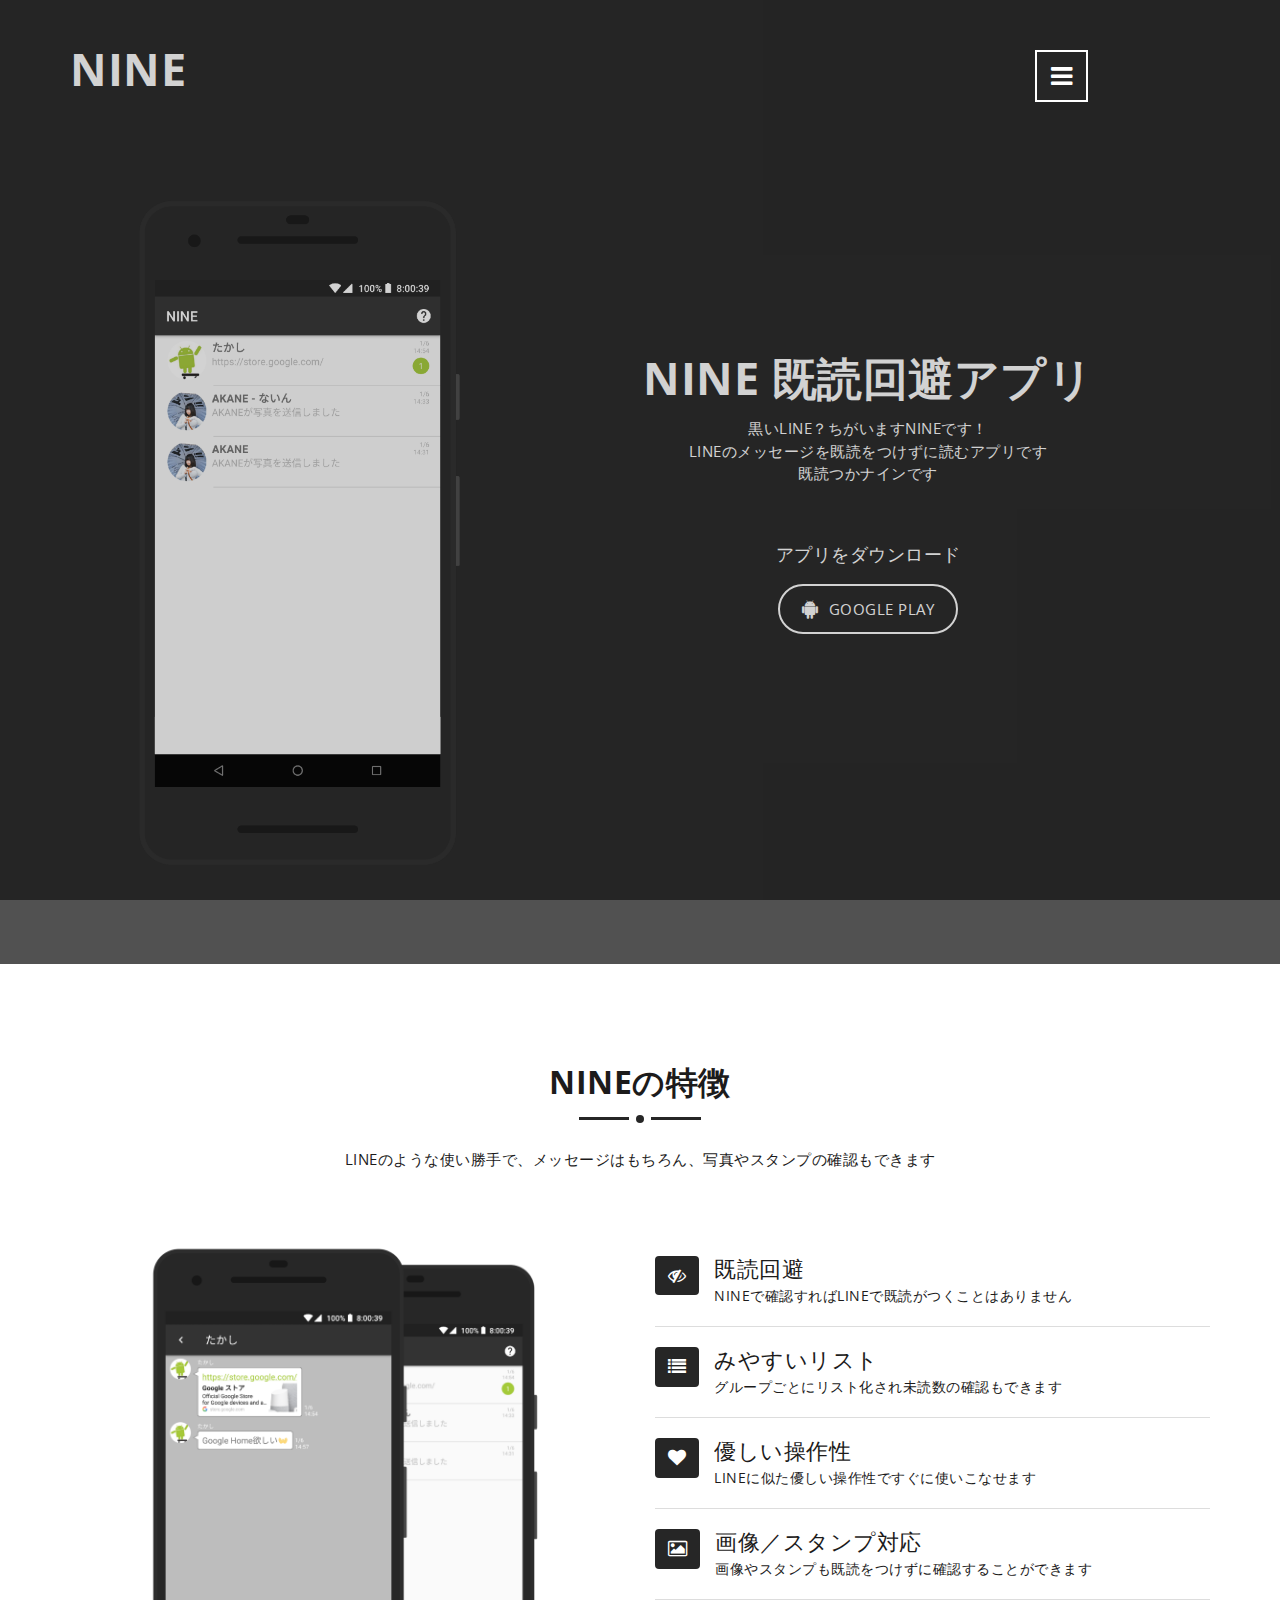
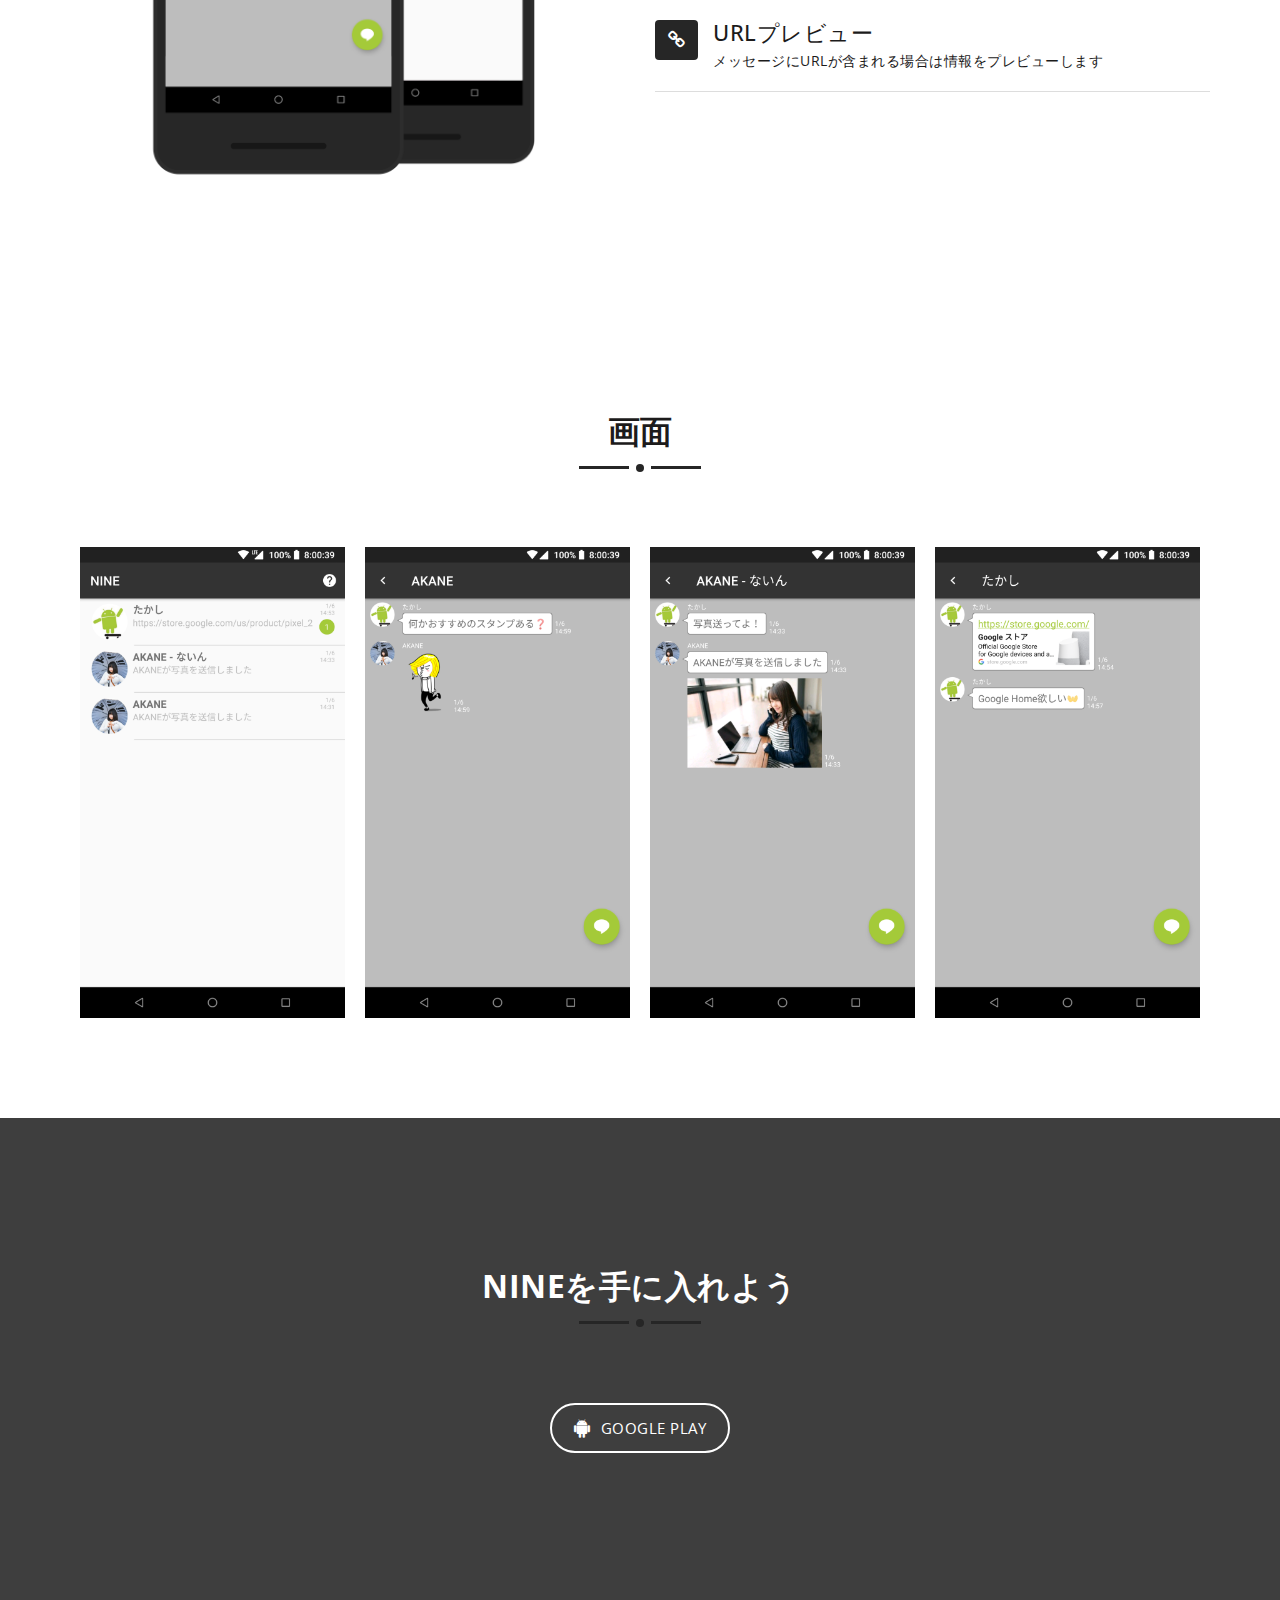
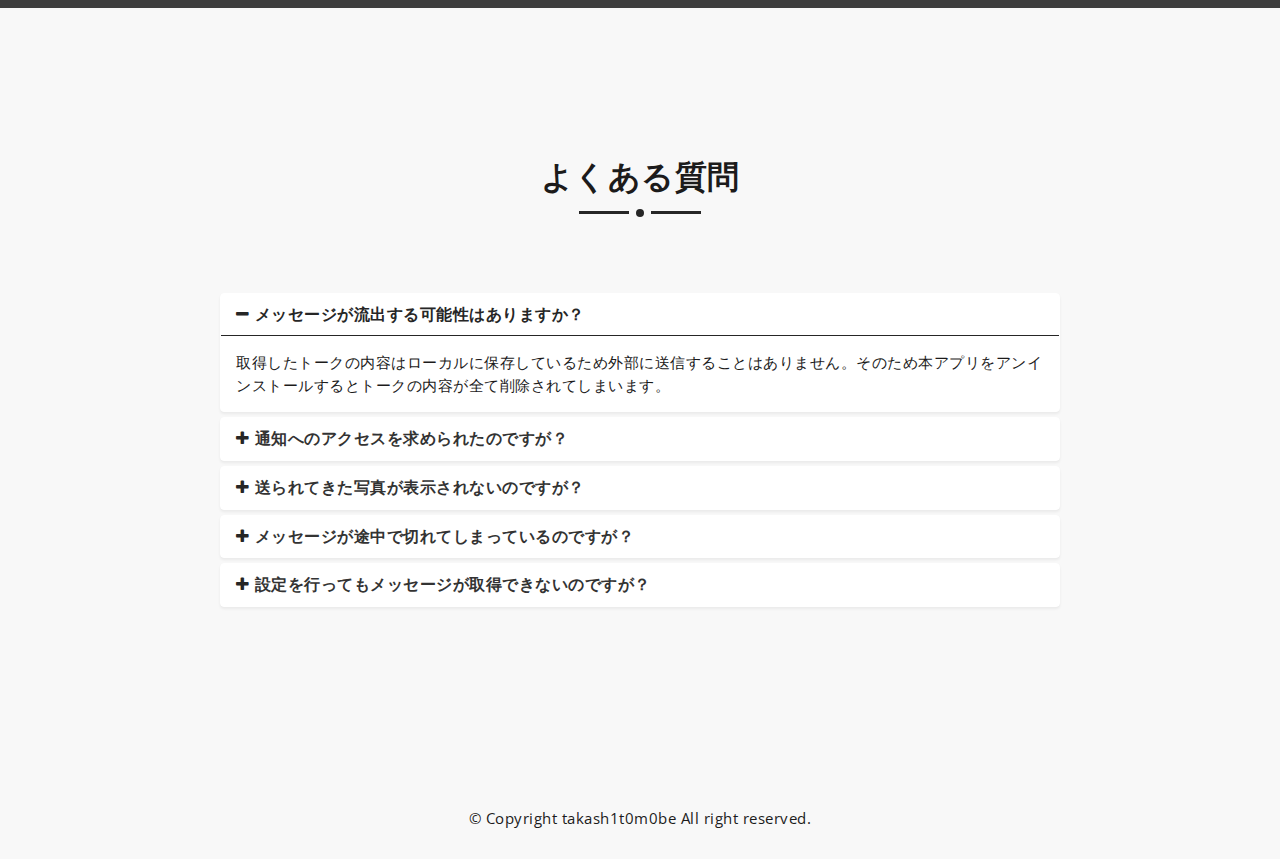
==== nine/index.html @ 7ef4161b "First commit" ====
<!DOCTYPE html>
<html lang="en">
  <head>
    <meta charset="utf-8">
    <meta http-equiv="X-UA-Compatible" content="IE=edge">
    <meta name="viewport" content="width=device-width, initial-scale=1">
    <!-- The above 3 meta tags *must* come first in the head; any other head content must come *after* these tags -->
    <title>NINE 既読回避アプリ</title>
    <!-- Favicon -->
    <link rel="shortcut icon" type="image/icon" href="assets/images/favicon.ico"/>
    <!-- Font Awesome -->
    <link href="https://maxcdn.bootstrapcdn.com/font-awesome/4.6.3/css/font-awesome.min.css" rel="stylesheet">
    <!-- Bootstrap -->
    <link href="assets/css/bootstrap.min.css" rel="stylesheet">
    <!-- Slick slider -->
    <link href="assets/css/slick.css" rel="stylesheet">
    <!-- Theme color -->
    <link id="switcher" href="assets/css/theme-color/black-theme.css" rel="stylesheet">


    <!-- Main Style -->
    <link href="style.css" rel="stylesheet">

    <!-- Fonts -->

    <!-- Open Sans for body and title font -->
	<link href="https://fonts.googleapis.com/css?family=Open+Sans:300,400,400i,600,700,800" rel="stylesheet">
 
 
	
    <!-- HTML5 shim and Respond.js for IE8 support of HTML5 elements and media queries -->
    <!-- WARNING: Respond.js doesn't work if you view the page via file:// -->
    <!--[if lt IE 9]>
      <script src="https://oss.maxcdn.com/html5shiv/3.7.2/html5shiv.min.js"></script>
      <script src="https://oss.maxcdn.com/respond/1.4.2/respond.min.js"></script>
    <![endif]-->
  </head>
  <body>

  
  	
  	<!-- Start Header -->
	<header id="mu-header" class="" role="banner">
		<div class="mu-header-overlay">
			<div class="container">
				<div class="mu-header-area">

					<!-- Start Logo -->
					<div class="mu-logo-area">
						<!-- text based logo -->
						<a class="mu-logo" href="#">NINE</a>
						<!-- image based logo -->
						<!-- <a class="mu-logo" href="#"><img src="assets/images/logo.png" alt="logo img"></a> -->
					</div>
					<!-- End Logo -->

					<!-- Start header featured area -->
					<div class="mu-header-featured-area">
						<div class="mu-header-featured-img">
							<img src="assets/images/android.png" alt="android image">
						</div>

						<div class="mu-header-featured-content">
							<h1><span>NINE 既読回避アプリ</span></h1>
							<p>黒いLINE？ちがいますNINEです！<br>LINEのメッセージを既読をつけずに読むアプリです<br>既読つかナインです</p>

							<div class="mu-app-download-area">
								<h4>アプリをダウンロード</h4>
								<a class="mu-google-btn" href="https://play.google.com/store/apps/details?id=com.takash1t0m0be.unread"><i class="fa fa-android"></i><span>google play</span></a>
								<!-- <a class="mu-windows-btn" href="#"><i class="fa fa-windows"></i><span>windows store</span></a> -->
							</div>

						</div>
					</div>
					<!-- End header featured area -->

				</div>
			</div>
		</div>
	</header>
	<!-- End Header -->

	<!-- Start Menu -->
	<button class="mu-menu-btn">
		<i class="fa fa-bars"></i>
	</button>
	<div class="mu-menu-full-overlay">
		<div class="mu-menu-full-overlay-inner">
			<a class="mu-menu-close-btn" href="#"><span class="mu-line"></span></a>
			<nav class="mu-menu" role="navigation">
				<ul>
					<li><a href="#mu-header">NINE</a></li>
					<li><a href="#mu-feature">NINEの特徴</a></li>
<!--					<li><a href="#mu-video">Promo Video</a></li>-->
					<li><a href="#mu-apps-screenshot">画面</a></li>
					<li><a href="#mu-download">NINEを手に入れよう</a></li>
					<li><a href="#mu-faq">よくある質問</a></li>
<!--					<li><a href="#mu-contact">Get In Touch</a></li>-->
				</ul>
			</nav>
		</div>
	</div>
	<!-- End Menu -->

	
	
	<!-- Start main content -->
		
	<main role="main">

		<!-- Start Feature -->
		<section id="mu-feature">
			<div class="container">
				<div class="row">
					<div class="col-md-12">
						<div class="mu-feature-area">

							<div class="mu-title-area">
								<h2 class="mu-title">NINEの特徴</h2>
								<span class="mu-title-dot"></span>
								<p>LINEのような使い勝手で、メッセージはもちろん、写真やスタンプの確認もできます</p>
							</div>

							<!-- Start Feature Content -->
							<div class="mu-feature-content">
								<div class="row">
									<div class="col-md-6">
										<div class="mu-feature-content-left">
											<img class="mu-profile-img" src="assets/images/android-group.png" alt="Android Image">
										</div>
									</div>
									<div class="col-md-6">
										<div class="mu-feature-content-right">

											<!-- Start single feature item -->
											<div class="media">
						                        <div class="media-left">
						                        	<button class="btn mu-feature-btn" type="button">
						                        		<i class="fa fa-eye-slash" aria-hidden="true"></i>
						                        	</button>
						                        </div>
						                        <div class="media-body">
							                        <h3 class="media-heading">既読回避</h3>
							                        <p>NINEで確認すればLINEで既読がつくことはありません</p>
						                        </div>
						                    </div>
						                    <!-- End single feature item -->

                                            <!-- Start single feature item -->
											<div class="media">
						                        <div class="media-left">
						                        	<button class="btn mu-feature-btn" type="button">
						                        		<i class="fa fa-list" aria-hidden="true"></i>
						                        	</button>
						                        </div>
						                        <div class="media-body">
							                        <h3 class="media-heading">みやすいリスト</h3>
							                        <p>グループごとにリスト化され未読数の確認もできます</p>
						                        </div>
						                    </div>
						                    <!-- End single feature item -->

						                    <!-- Start single feature item -->
											<div class="media">
						                        <div class="media-left">
						                        	<button class="btn mu-feature-btn" type="button">
						                        		<i class="fa fa-heart" aria-hidden="true"></i>
						                        	</button>
						                        </div>
						                        <div class="media-body">
							                        <h3 class="media-heading">優しい操作性</h3>
							                        <p>LINEに似た優しい操作性ですぐに使いこなせます</p>
						                        </div>
						                    </div>
						                    <!-- End single feature item -->

						                    <!-- Start single feature item -->
											<div class="media">
						                        <div class="media-left">
						                        	<button class="btn mu-feature-btn" type="button">
						                        		<i class="fa fa-photo" aria-hidden="true"></i>
						                        	</button>
						                        </div>
						                        <div class="media-body">
							                        <h3 class="media-heading">画像／スタンプ対応</h3>
							                        <p>画像やスタンプも既読をつけずに確認することができます</p>
						                        </div>
						                    </div>
						                    <!-- End single feature item -->

						                    <!-- Start single feature item -->
											<div class="media">
						                        <div class="media-left">
						                        	<button class="btn mu-feature-btn" type="button">
						                        		<i class="fa fa-link" aria-hidden="true"></i>
						                        	</button>
						                        </div>
						                        <div class="media-body">
							                        <h3 class="media-heading">URLプレビュー</h3>
							                        <p>メッセージにURLが含まれる場合は情報をプレビューします</p>
						                        </div>
						                    </div>
						                    <!-- End single feature item -->

										</div>
									</div>
								</div>
							</div>
							<!-- End Feature Content -->

						</div>
					</div>
				</div>
			</div>
		</section>
		<!-- End Feature -->

		<!-- Start Apps Screenshot -->
		<section id="mu-apps-screenshot">
			<div class="container">
				<div class="row">
					<div class="col-md-12">
						<div class="mu-apps-screenshot-area">

							<div class="mu-title-area">
								<h2 class="mu-title">画面</h2>
								<span class="mu-title-dot"></span>
<!--								<p>Lorem ipsum dolor sit amet, consectetur adipisicing elit. Blanditiis unde, ut sapiente et voluptatum facilis consectetur incidunt provident asperiores at necessitatibus nulla sequi voluptas libero quasi explicabo veritatis minima porro.</p>-->
							</div>


							<!-- Start Apps Screenshot Content -->
							<div class="mu-apps-screenshot-content">

								<div class="mu-apps-screenshot-slider">

									<div class="mu-single-screeshot">
										<img src="assets/images/screenshot/01.png" alt="App screenshot img">
									</div>

									<div class="mu-single-screeshot">
										<img src="assets/images/screenshot/02.png" alt="App screenshot img">
									</div>

									<div class="mu-single-screeshot">
										<img src="assets/images/screenshot/03.png" alt="App screenshot img">
									</div>

									<div class="mu-single-screeshot">
										<img src="assets/images/screenshot/04.png" alt="App screenshot img">
									</div>

								</div>

							</div>
							<!-- End Apps Screenshot Content -->

						</div>
					</div>
				</div>
			</div>
		</section>
		<!-- End Apps Screenshot -->

		<!-- Start Download -->
		<section id="mu-download">
			<div class="container">
				<div class="row">
					<div class="col-md-12">
						<div class="mu-download-area">

							<div class="mu-title-area">
								<h2 class="mu-title">NINEを手に入れよう</h2>
								<span class="mu-title-dot"></span>
<!--								<p>Lorem ipsum dolor sit amet, consectetur adipisicing elit. Blanditiis unde, ut sapiente et voluptatum facilis consectetur incidunt provident asperiores at necessitatibus nulla sequi voluptas libero quasi explicabo veritatis minima porro.</p>-->
							</div>


							<div class="mu-download-content">
								<a class="mu-google-btn" href="https://play.google.com/store/apps/details?id=com.takash1t0m0be.unread"><i class="fa fa-android"></i><span>google play</span></a>
							</div>


						</div>
					</div>
				</div>
			</div>
		</section>
		<!-- End Download -->

		<!-- Start FAQ -->
		<section id="mu-faq">
			<div class="container">
				<div class="row">
					<div class="col-md-12">
						<div class="mu-faq-area">

							<div class="mu-title-area">
								<h2 class="mu-title">よくある質問</h2>
								<span class="mu-title-dot"></span>
							</div>


							<div class="mu-faq-content">

								<div class="panel-group" id="accordion">

							        <div class="panel panel-default">
							          <div class="panel-heading">
							            <h4 class="panel-title">
							              <a data-toggle="collapse" data-parent="#accordion" href="#collapseOne" aria-expanded="true">
							                <span class="fa fa-minus"></span>メッセージが流出する可能性はありますか？ 
							              </a>
							            </h4>
							          </div>
							          <div id="collapseOne" class="panel-collapse collapse in">
							            <div class="panel-body">
                                            取得したトークの内容はローカルに保存しているため外部に送信することはありません。そのため本アプリをアンインストールするとトークの内容が全て削除されてしまいます。
							            </div>
							          </div>
							        </div>

							        <div class="panel panel-default">
							          <div class="panel-heading">
							            <h4 class="panel-title">
							              <a data-toggle="collapse" data-parent="#accordion" href="#collapseTwo">
							                <span class="fa fa-plus"></span>通知へのアクセスを求められたのですが？ 
							              </a>
							            </h4>
							          </div>
							          <div id="collapseTwo" class="panel-collapse collapse">
							            <div class="panel-body">
                                            通知領域の通知を取得してリスト化しているため、本アプリの「通知へのアクセス」を許可していただく必要があります。また、そのような仕様のためLINEで通知をオフにしていたり、していたが通知がされなかった（電源がオフになっていた、アプリをひらいていたなど）メッセージについては取得することができません。
							            </div>
							          </div>
							        </div>

                                    <div class="panel panel-default">
							          <div class="panel-heading">
							            <h4 class="panel-title">
							              <a data-toggle="collapse" data-parent="#accordion" href="#collapseThree">
							                <span class="fa fa-plus"></span>送られてきた写真が表示されないのですが？
							              </a>
							            </h4>
							          </div>
							          <div id="collapseThree" class="panel-collapse collapse">
							            <div class="panel-body">
                                            Android 6.0以上の端末は写真の表示のためにストレージへのアクセス権限が必要になります。
                                      　</div>
							          </div>
							        </div>

							        <div class="panel panel-default">
							          <div class="panel-heading">
							            <h4 class="panel-title">
							              <a data-toggle="collapse" data-parent="#accordion" href="#collapseFour">
							                <span class="fa fa-plus"></span>メッセージが途中で切れてしまっているのですが？
							              </a>
							            </h4>
							          </div>
							          <div id="collapseFour" class="panel-collapse collapse">
							            <div class="panel-body">
                                            通知領域の通知を取得してリスト化しているため、お使いの端末がメッセージを途中までしか表示しなかった場合にはそれ以上取得することができません。
							            </div>
							          </div>
							        </div>

							        <div class="panel panel-default">
							          <div class="panel-heading">
							            <h4 class="panel-title">
							              <a data-toggle="collapse" data-parent="#accordion" href="#collapseFive">
							                <span class="fa fa-plus"></span>設定を行ってもメッセージが取得できないのですが？ 
							              </a>
							            </h4>
							          </div>
							          <div id="collapseFive" class="panel-collapse collapse">
							            <div class="panel-body">
                                            お手数ですが一度アプリ内ヘルプをご確認ください。それでも解決しない場合は「お問い合わせ」よりご連絡ください。
							            </div>
							          </div>
							        </div>


							    </div>
							</div>

						</div>
					</div>
				</div>
			</div>
		</section>
		<!-- End FAQ -->
	</main>
	
	<!-- End main content -->	
			
			
	<!-- Start footer -->
	<footer id="mu-footer" role="contentinfo">
			<div class="container">
				<div class="mu-footer-area">
					<p class="mu-copy-right">&copy; Copyright takash1t0m0be All right reserved.</p>
				</div>
			</div>

	</footer>
	<!-- End footer -->

	
	
    <!-- jQuery library -->
    <script src="https://ajax.googleapis.com/ajax/libs/jquery/1.11.3/jquery.min.js"></script>
    <!-- Include all compiled plugins (below), or include individual files as needed -->
    <!-- Bootstrap -->
    <script src="assets/js/bootstrap.min.js"></script>
	<!-- Slick slider -->
    <script type="text/javascript" src="assets/js/slick.min.js"></script>
    <!-- Ajax contact form  -->
    <script type="text/javascript" src="assets/js/app.js"></script>
  
    
	
    <!-- Custom js -->
	<script type="text/javascript" src="assets/js/custom.js"></script>

	<script type="text/javascript">
        (function(d,s,id){var z=d.createElement(s);z.type="text/javascript";z.id=id;z.async=true;z.src="//static.zotabox.com/2/7/2706f80243566aae0f6c05e6b2fff2fc/widgets.js";var sz=d.getElementsByTagName(s)[0];sz.parentNode.insertBefore(z,sz)}(document,"script","zb-embed-code"));
    </script>
	
    
  </body>
</html>
---- nine/assets/css/theme-color/black-theme.css ----
/*=======================================
Template Design By MarkUps	
Author URI : http://www.markups.io/
========================================*/



.mu-primary-btn:hover,
.mu-primary-btn:focus,
.mu-copy-right a:hover,
.mu-copy-right a:focus,
.mu-send-msg-btn:hover,
.mu-send-msg-btn:focus,
.mu-apple-btn:hover,
.mu-google-btn:hover,
.mu-windows-btn:hover,
.mu-apple-btn:focus,
.mu-google-btn:focus,
.mu-windows-btn:focus,
.mu-feature-content-right .media:hover .media-heading,
.mu-apps-screenshot-slider .slick-next::before,
.mu-apps-screenshot-slider .slick-prev::before,
.mu-faq-content .panel-title a:hover,
.mu-faq-content .panel-title a:focus,
.mu-faq-content .panel-title a[aria-expanded="true"],
.mu-faq-content .panel-title a>span,
.mu-menu ul li a:hover,
.mu-menu ul li a:focus {
	color: #262626;
}

.mu-social-media a:hover,
.mu-social-media a:focus,
.mu-contact-right-single .mu-icon {
	border: 1px solid #262626;
	color: #262626;
}

.mu-contact-form .form-control:focus {
	border: 1px solid #262626;    
} 

.mu-send-msg-btn {
	border: 1px solid #262626;
	background-color: #262626;
}

.mu-header-overlay,
.mu-menu-btn,
.mu-title-dot,
.mu-title-dot::before,
.mu-title-dot::after,
.mu-feature-btn,
.mu-video-overlay {
	background-color: #262626;
}
.mu-feature-content-right .media:hover {
	border-bottom: 1px solid #262626;
}

.mu-apps-screenshot-slider .slick-next,
.mu-apps-screenshot-slider .slick-prev {
	border: 2px solid #262626;
	color: #262626;
}

.mu-faq-content .panel-default > .panel-heading + .panel-collapse > .panel-body {
	border-top-color: #262626;

}
---- nine/style.css ----
/*
Template Name: Apex App	
Author: MarkUps
Author URI: http://www.markups.io/
Version: 1.0
*/


/* Table of Content
==================================================
#BASIC TYPOGRAPHY
#HEADER	
#MENU 
#FEATURE SECTION
#VIDEO
#APPPS SCREENSHOT
#DOWNLOAD
#FAQ
#CONTACT US
#FOOTER
#RESPONSIVE STYLE
*/


/*--------------------*/
/* BASIC TYPOGRAPHY */
/*--------------------*/

body,
html {
	overflow-x:hidden;
}

body {
	font-family: 'Open Sans', sans-serif;
	font-size: 15px;
	letter-spacing: 0.5px;
	line-height: 1.5;
	color: #1c1b1b;
}

ul {
	padding: 0;
	margin: 0;
}

ul li {
	list-style: disc;
	font-size: 17px;
	line-height: 1.59;
}

a { 
	text-decoration: none;
	color: #2f2f2f;  
}

a:hover,
a:focus {
	outline: none;
	text-decoration: none;
}

h1,
h2,
h3,
h4,
h5,
h6 {
	font-family: 'Open Sans', sans-serif;
	font-weight: 700;
	margin-top: 0;
}


h1 {
	font-size: 38px;
}

h2 {  
	font-size: 32px; 
	line-height: 1.13; 
}

h3 {  
	font-size: 26px;  
}

h4 {  
	font-size: 22px;  
}

h5 {  
	font-size: 20px;  
}

h6 {  
	font-size: 18px;  
}

img {
	border: none;
	max-width: 100%;
}

code {
	background-color: #ee6e73;
	border-radius: 2px;
	color: #fff;
	padding: 2px 4px;
}

pre {
	background-color: #f8f8f8;
	border: 1px solid #eee;
	border-radius: 4px;
	padding: 10px;
}

pre code {
	background-color: transparent;
	color: #333;
}

del{
	text-decoration-color: #ee6e73;
}

kbd {
	background-color: #ddd;
	padding: 4px 6px;
	border-radius: 2px;
	color: ;
}

address {
	line-height: 1.5;
	padding-left: 10px;
}

dl dt {
	font-weight: 700;
}

dl dd {
	margin-left: 0;
}

blockquote {
	background-color: #f8f8f8;
	border-radius: 0 4px 4px 0;
	padding: 5px 15px;
	
}

blockquote p {
	margin-top: 10px;
}

button {
	padding: 5px 15px;
	border: none;
}

button:focus {
	outline: none;
	border: none;
}


/* ========= BUTTON =========*/

.mu-primary-btn {
	background-color: transparent;
	border-radius: 4px;
	border: 2px solid #ffffff;
	color: #fff;
	display: inline-block;
	font-size: 14px;
	font-weight: 700;
	letter-spacing: 1.5px;
	padding: 12px 35px;
	-webkit-transition: all 0.5s;
	transition: all 0.5s;
}

.mu-primary-btn:hover,
.mu-primary-btn:focus {
	background-color: #fff;
}

.mu-send-msg-btn {
	color: #555;
	font-size: 13px;
	font-weight: 600;
	letter-spacing: 1px;
	text-align: center;
	padding: 14px 24px;
	margin-top: 10px;
	-webkit-transition: all 0.5s;
	transition: all 0.5s;
	width: 130px;
	color: #fff;
	border-radius: 10px;
}

.mu-send-msg-btn:hover,
.mu-send-msg-btn:focus {
	background-color: #fff;
}



/*--------------------*/
/* HEADER */
/*--------------------*/

#mu-header {
	background-image: url("assets/images/header-bg.jpg");
	display: inline;
	float: left;
	width: 100%;
	background-position: center center;
	background-attachment: fixed;
}

.mu-header-overlay {
	display: inline;
	float: left;
	opacity: 0.8;
	width: 100%;
}

.mu-logo-area {
	display: inline;
	float: left;
	width: 100%;
}

.mu-logo {
	color: #fff;
	font-size: 45px;
	display: inline-block;
	font-weight: 700;
	margin-top: 35px;
}

.mu-logo:hover,
.mu-logo:focus {
	color: #fff;
}

.mu-menu-btn {
	position: fixed;
	right: 15%;
	top: 50px;
	color: #fff;
	font-size: 25px;
	border: 2px solid #fff;
	padding: 5px 14px;
	z-index: 999;
	-webkit-transition: all 0.5s;
	-o-transition: all 0.5s;
	transition: all 0.5s;
}

.mu-menu-btn:hover,
.mu-menu-btn:focus {
	border: 2px solid #fff;
}



/*=== Featured section ===*/

.mu-header-featured-area {
	display: inline;
	float: left;
	padding: 50px 0;
	width: 100%;
}

.mu-header-featured-img {
	display: inline;
	float: left;
	width: 40%;
}

.mu-header-featured-content {
	display: inline;
	float: right;
	margin-top: 200px;
	text-align: center;
	width: 60%;
}

.mu-header-featured-content h1 {
	font-size: 45px;
	color: #fff;
	font-weight: 300;
	margin-bottom: 15px;
}

.mu-header-featured-content h1 span {
	font-weight: 700;
}

.mu-header-featured-content p{
	color: #fff;
}

.mu-app-download-area {
	display: inline;
	float: left;
	margin-top: 50px;
	width: 100%;
}

.mu-app-download-area h4 {
	color: #fff;
	font-size: 18px;
	font-weight: 300;
	margin-bottom: 20px;
}

.mu-apple-btn,
.mu-google-btn,
.mu-windows-btn {
	border: 2px solid #fff;
    border-radius: 50px;
    color: #fff;
    display: inline-block;
    margin: 0 10px;
    padding: 11px 22px;
    text-transform: uppercase;
    -webkit-transition: all 0.5s;
    -o-transition: all 0.5s;
    transition: all 0.5s;
}

.mu-apple-btn:hover,
.mu-google-btn:hover,
.mu-windows-btn:hover,
.mu-apple-btn:focus,
.mu-google-btn:focus,
.mu-windows-btn:focus {
	background-color: #ffffff;
}

.mu-apple-btn i,
.mu-google-btn i,
.mu-windows-btn i {
	display: block;
    float: left;
    font-size: 20px;
    line-height: 24px;
    margin-right: 10px;
}

.mu-apple-btn span,
.mu-google-btn span,
.mu-windows-btn span {
	display: block;
	float: left;
	line-height: 24px;
}



/*--------------------*/
/* MENU */
/*--------------------*/

.mu-menu-close-btn {
	display: block;
	font-size: 25px;
	height: 48px;
	position: absolute;
	right: 15%;
	top: 55px;
	width: 48px;
	-webkit-transition: color 0.3s ease-in-out 0s;
	transition: color 0.3s ease-in-out 0s;
}

.mu-menu-close-btn .mu-line {
	background-color: transparent;
	display: block;
	position: relative;
	height: 4px;
	width: 38px;
}

.mu-menu-close-btn .mu-line::before {
	background-color: #fff;
	content: "";
	display: block;
	height: 4px;
	position: absolute;
	top: 16px;
	-webkit-transform: rotate(-45deg);
	        transform: rotate(-45deg);
	-webkit-transition: -webkit-transform 0.3s ease-out 0s;
	transition: -webkit-transform 0.3s ease-out 0s;
	transition: transform 0.3s ease-out 0s;
	transition: transform 0.3s ease-out 0s, -webkit-transform 0.3s ease-out 0s;
	width: 38px;
	z-index: -1;
}

.mu-menu-close-btn .mu-line::after {
	 background-color: #fff;
	content: "";
	display: block;
	height: 4px;
	position: absolute;
	top: 16px;
	-webkit-transform: rotate(45deg);
	        transform: rotate(45deg);
	-webkit-transition: -webkit-transform 0.3s ease-out 0s;
	transition: -webkit-transform 0.3s ease-out 0s;
	transition: transform 0.3s ease-out 0s;
	transition: transform 0.3s ease-out 0s, -webkit-transform 0.3s ease-out 0s;
	width: 38px;
	z-index: -1;
}

.mu-menu-close-btn:hover .mu-line:before,
.mu-menu-close-btn:hover .mu-line:after {
	-webkit-transform: rotate(0deg);
	        transform: rotate(0deg);
} 

/* Menu overlay */

.mu-menu-full-overlay {
	background-color: rgba(0, 0, 0, 0.94);
	color: #fff;
	height: 100%;
	left: 0;
	position: fixed;
	right: 0;
	text-align: center;
	top: 0;
	visibility: hidden;
    -webkit-transition: all 0.5s;
    -o-transition: all 0.5s;
    transition: all 0.5s;
	width: 100%;
	z-index: 99999;
}

.mu-menu-full-overlay-show {
	visibility: visible;
}

.mu-menu-full-overlay-inner {
	display: inline;
	float: left;
	padding: 12% 15%;	
	width: 100%;
}

.mu-menu ul li {
	list-style: none;
}

.mu-menu ul li a {
	color: #fff;
	display: inline-block;
	font-size: 35px;
	font-weight: 700;
	line-height: 1.35;
	text-align: center;
	text-transform: uppercase;
	margin-bottom: 10px;
	-webkit-transition: all 0.5s;
	-o-transition: all 0.5s;
	transition: all 0.5s;
}

/*--------------------*/
/* FEATURE SECTION */
/*--------------------*/


#mu-feature {
	background-color: #fff;
	display: inline;
	float: left;
	width: 100%;
}

.mu-feature-area {
	display: inline;
	float: left;
	padding: 100px 0;
	width: 100%;
}

.mu-title-area {
	display: inline;
	float: left;
	text-align: center;
	padding: 0 120px;
	width: 100%;
}

.mu-title {
	color: #1c1b1b;
	margin-bottom: 15px;
	padding: 0;
	z-index: 10;
	text-transform: capitalize;
}

.mu-title-dot {
	border-radius: 50%;
	height: 8px;
	width: 8px;
	display: inline-block;
	margin-bottom: 20px;
	position: relative;
}

.mu-title-dot::before {
	content: '';
	position: absolute;
	left: 15px;
	height: 3px;
	width: 50px;
	top: 2px;
}

.mu-title-dot::after {
	content: '';
	position: absolute;
	right: 15px;
	height: 3px;
	width: 50px;
	top: 2px;
}

.mu-feature-content {
	background-color: #fff;
	display: inline;
	float: left;
	margin-top: 30px;
	width: 100%;
}

.mu-feature-content-left {
	display: inline;
	float: left;
	width: 100%;
}

.mu-feature-content-right {
	display: inline;
	float: left;
	margin-top: 30px;
	width: 100%;
}

.mu-feature-content-right .media-left {
	padding-right: 15px;
}

.mu-feature-btn {
	color: #fff;
	font-size: 18px;
}

.mu-feature-btn:hover {
	color: #fff;
}

.mu-feature-content-right .media-heading {
	font-size: 22px;
	font-weight: 500;
	-webkit-transition: all 0.5s;
	-o-transition: all 0.5s;
	transition: all 0.5s;
}

.mu-feature-content-right .media {
	margin-top: 15px;
	border-bottom: 1px solid #ddd;
	margin-bottom: 20px;
	padding-bottom: 20px;
	-webkit-transition: all 0.5s;
	-o-transition: all 0.5s;
	transition: all 0.5s;
}

.mu-feature-content-right .media p {
	font-size: 14px;
	margin-bottom: 0;
}


/*--------------------*/
/* VIDEO */
/*--------------------*/


#mu-video {
	background-image: url("assets/images/video-bg.jpeg");
	background-attachment: fixed;
	background-position: center center;
	-webkit-background-size: cover;
	background-size: cover;
	display: inline;
	float: left;
	width: 100%;
}

.mu-video-overlay {
	display: inline;
	float: left;
	opacity: 0.8;
	width: 100%;
}

.mu-video-area {
	display: inline;
	float: left;
	padding: 200px 0;
	text-align: center;
	width: 100%;
}

.mu-video-area h2 {
	color: #fff;
}

.mu-video-content {
	display: inline;
	float: left;
	width: 100%;
}

.mu-video-play-btn,
.mu-video-close-btn {
	color: #fff;
	font-size: 22px;
	border: 2px solid #fff;
	border-radius: 50%;
	width: 60px;
	display: inline-block;
	height: 60px;
	line-height: 55px;
	text-align: center;
	margin-top: 100px;
	-webkit-transition: all 0.5s;
	-o-transition: all 0.5s;
	transition: all 0.5s;
}

.mu-video-play-btn:hover,
.mu-video-play-btn:focus {
	color: #fff;
	-webkit-transform: scale(1.2);
	        transform: scale(1.2);
}

.mu-video-close-btn {
	border-radius: 50%;
	color: #fff;
	font-size: 18px;
	border: 2px solid #fff;
	position: absolute;
	top: 0;
	right: 15%;
	display: inline-block;
	height: 50px;
	line-height: 45px;
	text-align: center;
	margin-top: 100px;
	-webkit-transition: all 0.5s;
	-o-transition: all 0.5s;
	transition: all 0.5s;
	width: 50px;
}

.mu-video-close-btn:hover,
.mu-video-close-btn:focus {
	color: #fff;
	-webkit-transform: scale(1.2);
	        transform: scale(1.2);
}

.mu-video-iframe-area {
	background-color: rgba(0,0,0,0.84);
	position: fixed;
	top: 0;
	left: 0;
	right: 0;
	bottom: 0;
	width: 100%;
	height: 100%;
	padding: 12% 0;
	text-align: center;
	z-index: 9999;
	display: none;
	-webkit-transition: all 0.5s;
	-o-transition: all 0.5s;
	transition: all 0.5s;
}

.mu-video-iframe-display {
	display: block;
}

.mu-video-iframe-area iframe {

}



/*--------------------*/
/* APPPS SCREENSHOT */
/*--------------------*/


#mu-apps-screenshot {
	background-color: #fff;
	display: inline;
	float: left;
	width: 100%;
}

.mu-apps-screenshot-area {
	display: inline;
	float: left;
	padding: 100px 0;
	width: 100%;
}

.mu-apps-screenshot-content{
	display: inline;
	float: left;
	margin-top: 50px;
	width: 100%;
}

.mu-apps-screenshot-slider {

}

.mu-single-screeshot {
	padding: 0 10px;
	outline: none;
	-webkit-transition: all 0.3s ease 0s;
	transition: all 0.3s ease 0s;
}

.mu-apps-screenshot-slider .slick-next {
	right: -60px;
}

.mu-apps-screenshot-slider .slick-prev {
	left: -60px;
}

.mu-apps-screenshot-slider .slick-next,
.mu-apps-screenshot-slider .slick-prev {
	background-color: transparent;
}


/*--------------------*/
/* DOWNLOAD */
/*--------------------*/

#mu-download {
	background-image: url("assets/images/download-bg.jpeg");
	background-position: center center;
	background-size: cover;
	background-attachment: fixed;
	display: inline;
	float: left;
	position: relative;
	width: 100%;
}

#mu-download::before {
	background: rgba(0,0,0,0.9);
	bottom: 0;
	content: '';
	left: 0;
	top: 0;
	right: 0;
	position: absolute;
	opacity: 0.84;
}

.mu-download-area {
	display: inline;
	float: left;
	padding: 150px 0;
	width: 100%;
}

.mu-download-area .mu-title,
.mu-download-area p {
	color: #fff;
}

.mu-download-content {
	display: inline;
	float: left;
	width: 100%;
	text-align: center;
	margin-top: 50px;
}


/*--------------------*/
/* FAQ */
/*--------------------*/

#mu-faq {
	background-color: #f8f8f8;
	display: inline;
	float: left;
	position: relative;
	width: 100%;
}

.mu-faq-area {
	display: inline;
	float: left;
	padding: 150px 0;
	width: 100%;
}

.mu-faq-content {
	display: inline;
	float: left;
	width: 100%;
	text-align: center;
	padding: 0 150px;
	margin-top: 50px;
}

.mu-faq-content .panel-default {
	border-color: #fff;
	box-shadow: 0 2px 3px 0 rgba(0,0,0,0.06);
}

.mu-faq-content .panel-default > .panel-heading {
	color: #333;
	background-color: #fff;
	border-color: #ddd;
	padding: 0;

}

.mu-faq-content .panel-default > .panel-heading + .panel-collapse > .panel-body {
	text-align: left;
}


.mu-faq-content .panel-title {
	text-align: left;
}

.mu-faq-content .panel-title a {
	display: block;
	padding: 12px 15px;
	-webkit-transition: all 0.5s;
	-o-transition: all 0.5s;
	transition: all 0.5s;
}

.mu-faq-content .panel-title a>span {
	margin-right: 5px;
}


/*--------------------*/
/* CONTACT US */
/*--------------------*/

#mu-contact {
	background-color: #fff;
	display: inline;
	float: left;
	width: 100%;
}

.mu-contact-area {
	display: inline;
	float: left;
	padding: 100px 0;
	width: 100%;
}

.mu-contact-header {
	display: inline;
	float: left;
	text-align: center;
	width: 100%;
	padding: 0 120px;
}

.mu-contact-content{
	display: inline;
	float: left;
	margin-top: 50px;
	padding: 0 120px;
	width: 100%;
}

.mu-contact-right {
	display: inline;
	float: left;
	width: 100%;
	margin-top: 10px;
	padding-left: 15px;
}

.mu-contact-right-single {
	display: inline;
	float: left;
	margin-bottom: 35px;
	width: 100%;
}

.mu-contact-right-single .mu-icon {
	background-color: transparent;
	font-size: 20px;
	display: block;
	width: 50px;
	height: 50px;
	text-align: center;
	line-height: 50px;
	border-radius: 50%;
	float: left;
	margin-right: 15px;
}

.mu-contact-right-single p{
	margin-bottom: 0;
}


.mu-contact-left {
	display: inline;
	float: left;
	width: 100%;
}

.mu-contact-form .form-group input {
	background: transparent;
	border-radius: 10px;
	color: #333;
	font-size: 15px;
	border: 1px solid #888;
	height: 45px;
	margin-bottom: 24px;
}

.mu-contact-form .form-group textarea {
	background: transparent;
	border: 1px solid #888;
	border-radius: 10px;
	color: #333;
	font-size: 18px;
	padding: 10px;
	height: 190px;
}

.mu-contact-form .form-control:focus {
	background-color: #fff;
    outline: 0;
    box-shadow: none;    
} 

.mu-contact-form .form-control::-webkit-input-placeholder {
	color: #888;
	font-size: 15px;
}

.mu-contact-form .form-control:-moz-placeholder { /* Firefox 18- */
	color: #888;
	font-size: 15px; 
}

.mu-contact-form .form-control::-moz-placeholder {  /* Firefox 19+ */
	color: #888;
	font-size: 15px;
}

.mu-contact-form .form-control:-ms-input-placeholder {  
	color: #888;
	font-size: 15px;
}

.mu-contact-form .button-default::after,
.mu-contact-form .button-default > span {
	padding: 12px 40px;  
}

.mu-social-media {
	display: inline;
	float: left;
	width: 100%;
}

.mu-social-media a {
	border: 1px solid #19191a;
	border-radius: 50px;
	color: #19191a;
	display: inline-block;
	font-size: 12px;
	margin-right: 10px;
	text-align: center;
	text-decoration: none;
	transition: all 0.2s ease-in-out 0s;
	width: 35px;
	height: 35px;
	line-height: 35px;
	font-size: 15px;
}

#form-messages {
	margin-bottom: 10px;
    background-color: #fff;
}

.success {
	padding: 1em;
	margin-bottom: 0.75rem;
	text-shadow: 0 1px 0 rgba(255, 255, 255, 0.5);
	color: #468847;
	background-color: #dff0d8;
	border: 1px solid #d6e9c6;
	-webkit-border-radius: 4px;
	 -moz-border-radius: 4px;
	      border-radius: 4px;
}

.error {
	padding: 1em;
	margin-bottom: 0.75rem;
	text-shadow: 0 1px 0 rgba(255, 255, 255, 0.5);
	color: #b94a48;
	background-color: #f2dede;
	border: 1px solid rgba(185, 74, 72, 0.3);
	-webkit-border-radius: 4px;
	 -moz-border-radius: 4px;
	      border-radius: 4px;
}



/*--------------------*/
/* FOOTER */
/*--------------------*/


#mu-footer {
	background-color: #f8f8f8;
	display: inline;
	float: left;
	width: 100%;
}

.mu-footer-area{
	display: inline;
	float: left;
	padding: 30px 0;
	text-align: center;
	width: 100%;
}

.mu-copy-right {
	margin-bottom: 0;
}

.mu-copy-right a {
	font-weight: 600;
	-webkit-transition: all 0.5s;
	-o-transition: all 0.5s;
	transition: all 0.5s;
}



/*--------------------*/
/* RESPONSIVE STYLE */
/*--------------------*/

@media (max-width: 1199px) {

	.mu-header-featured-content {
		margin-top: 120px;
	}

	.mu-video-iframe-area {
		padding: 16% 0;
	}

	.mu-video-close-btn {
		top: 5%;
		right: 5%;
		margin-top: 0;
	}

	.mu-apps-screenshot-slider .slick-prev {
		left: -25px;
	}

	.mu-apps-screenshot-slider .slick-next {
		right: -25px;
	}

	.mu-contact-content {
		padding: 0;
	}

	
}

@media (max-width: 991px) {	

	.mu-primary-btn {
		font-size: 14px;
		padding: 12px 22px;
	}

	.mu-header-featured-content {
		margin-top: 35px;
	}

	.mu-video-iframe-area {
		padding: 16% 5%;
	}

	.mu-video-iframe-area iframe {
		width: 100%;
	}

	.mu-title-area {
		padding: 0 50px;
	}

	.mu-faq-content {
		padding: 0;
	}

	.mu-contact-right {
		margin-top: 50px;
	}

	.mu-menu-btn {
		right: 5%;
	}

	.mu-apps-screenshot-slider .slick-next {
		right: 0;
	}

	.mu-apps-screenshot-slider .slick-prev {
		left: 0;
	}

	.mu-apps-screenshot-slider .slick-next,
	.mu-apps-screenshot-slider .slick-prev {
		width: 40px;
		height: 40px;
	}

	.mu-apps-screenshot-slider .slick-prev::before, 
	.mu-apps-screenshot-slider .slick-next::before {
		font-size: 18px;
	}


		
}

@media (max-width: 767px) {

	.mu-header-featured-content h1 {
		font-size: 35px;
	}

	.mu-app-download-area {
		margin-top: 20px;
	}

	.mu-apple-btn,
	.mu-google-btn, 
	.mu-windows-btn {
		margin-bottom: 10px;
	} 
	
	.mu-menu-btn {
		top: 44px;
		color: #fff;
		font-size: 20px;
		padding: 5px 12px;
	}

	.mu-logo {
		margin-top: 25px;
	}

	.mu-logo img {
		width: 200px;
	}
		
		
}


@media (max-width: 640px){

	.mu-header-featured-img,
	.mu-header-featured-content {
		width: 100%;
	}

	.mu-menu ul li a {
		font-size: 20px;
		font-weight: 300;
		line-height: 1;
	}

	.mu-title-area {
		padding: 0;
	}
			

}


@media (max-width: 480px) {

	.mu-logo img {
		width: 150px;
	}

	.mu-video-close-btn {
		top: 2%;
		right: 5%;
		height: 40px;
		line-height: 35px;
		width: 40px;
	}

	.mu-menu-close-btn {
		right: 5%;
		top: 30px;
	}

	.mu-video-iframe-area {
		padding: 10% 5%;
	}

	.mu-video-iframe-area iframe {
		height: 250px;
	}

				
	
}


@media (max-width: 360px){

	.mu-video-iframe-area {
		padding: 15% 5%;
	}

	h2 {
		font-size: 25px;
	}
}



@media (max-width: 320px){

	.mu-video-iframe-area {
		padding: 30% 5%;
	}
	
	
	
	
}
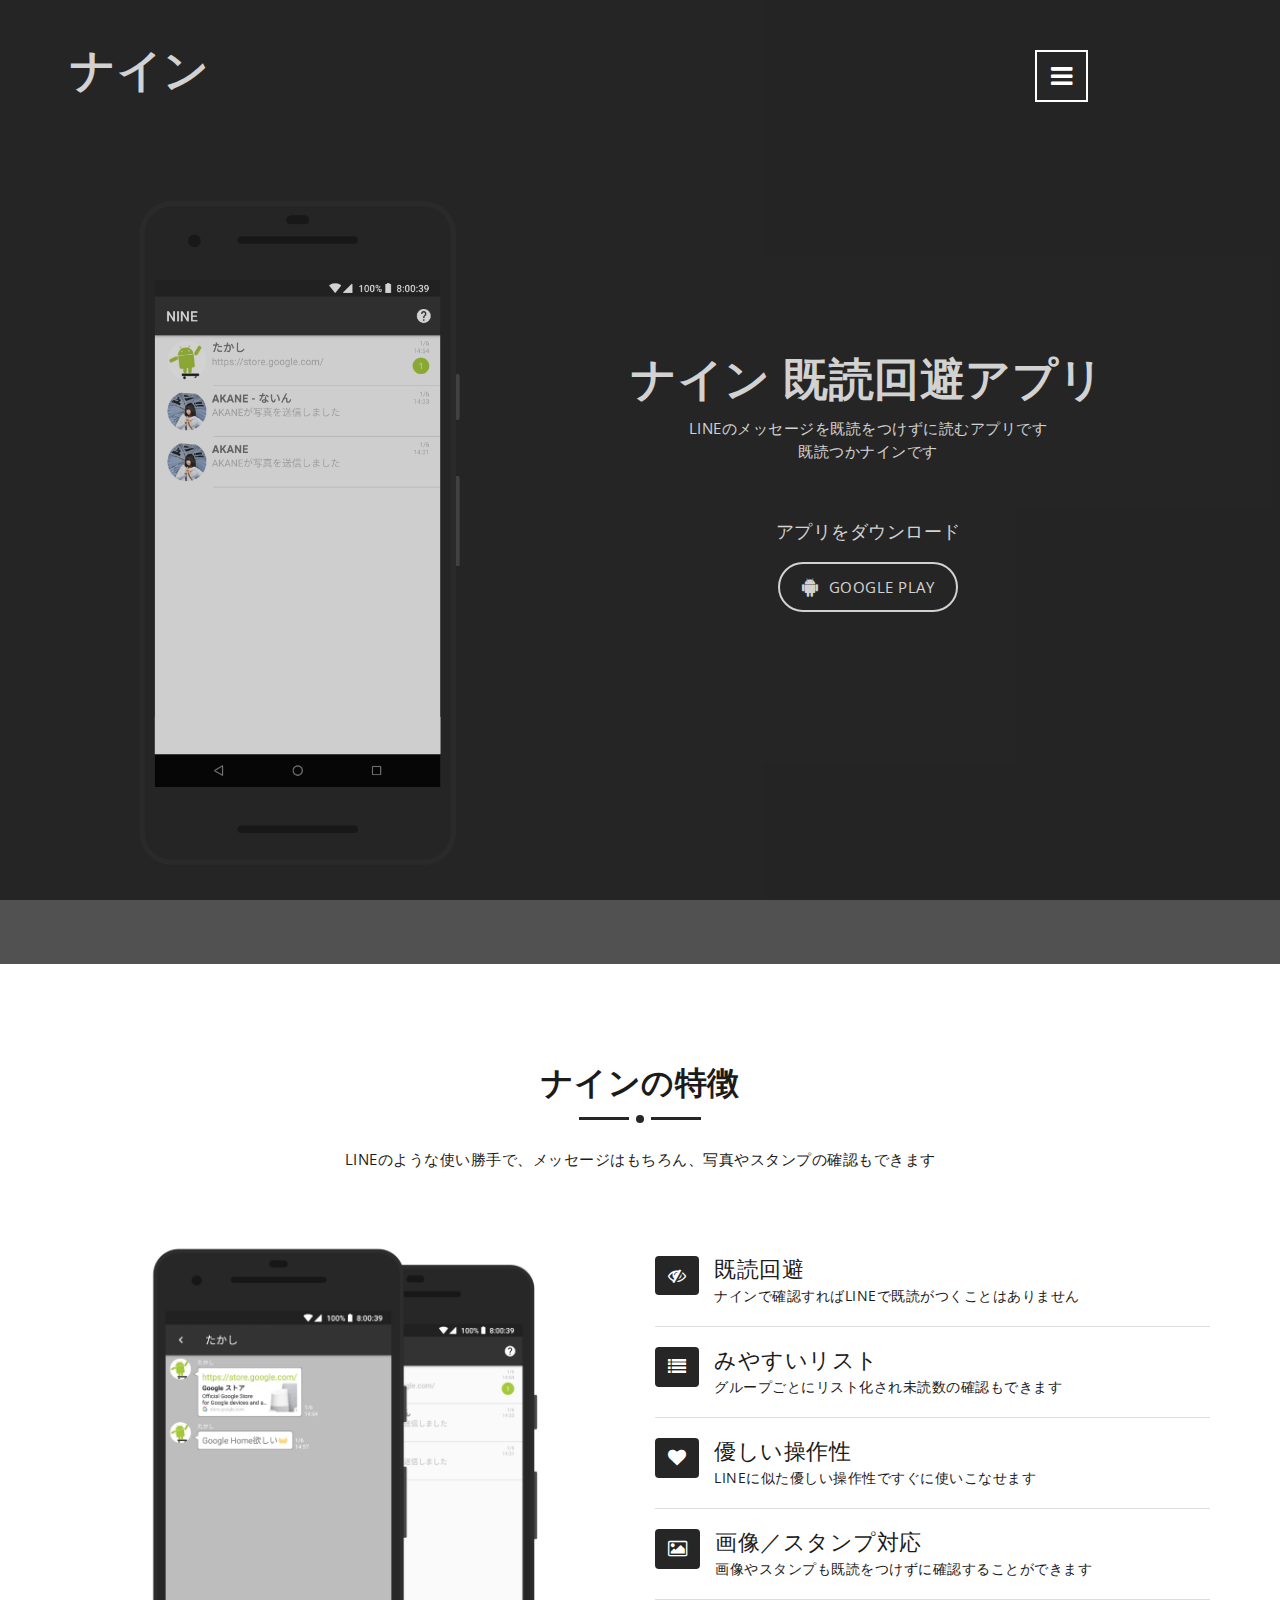
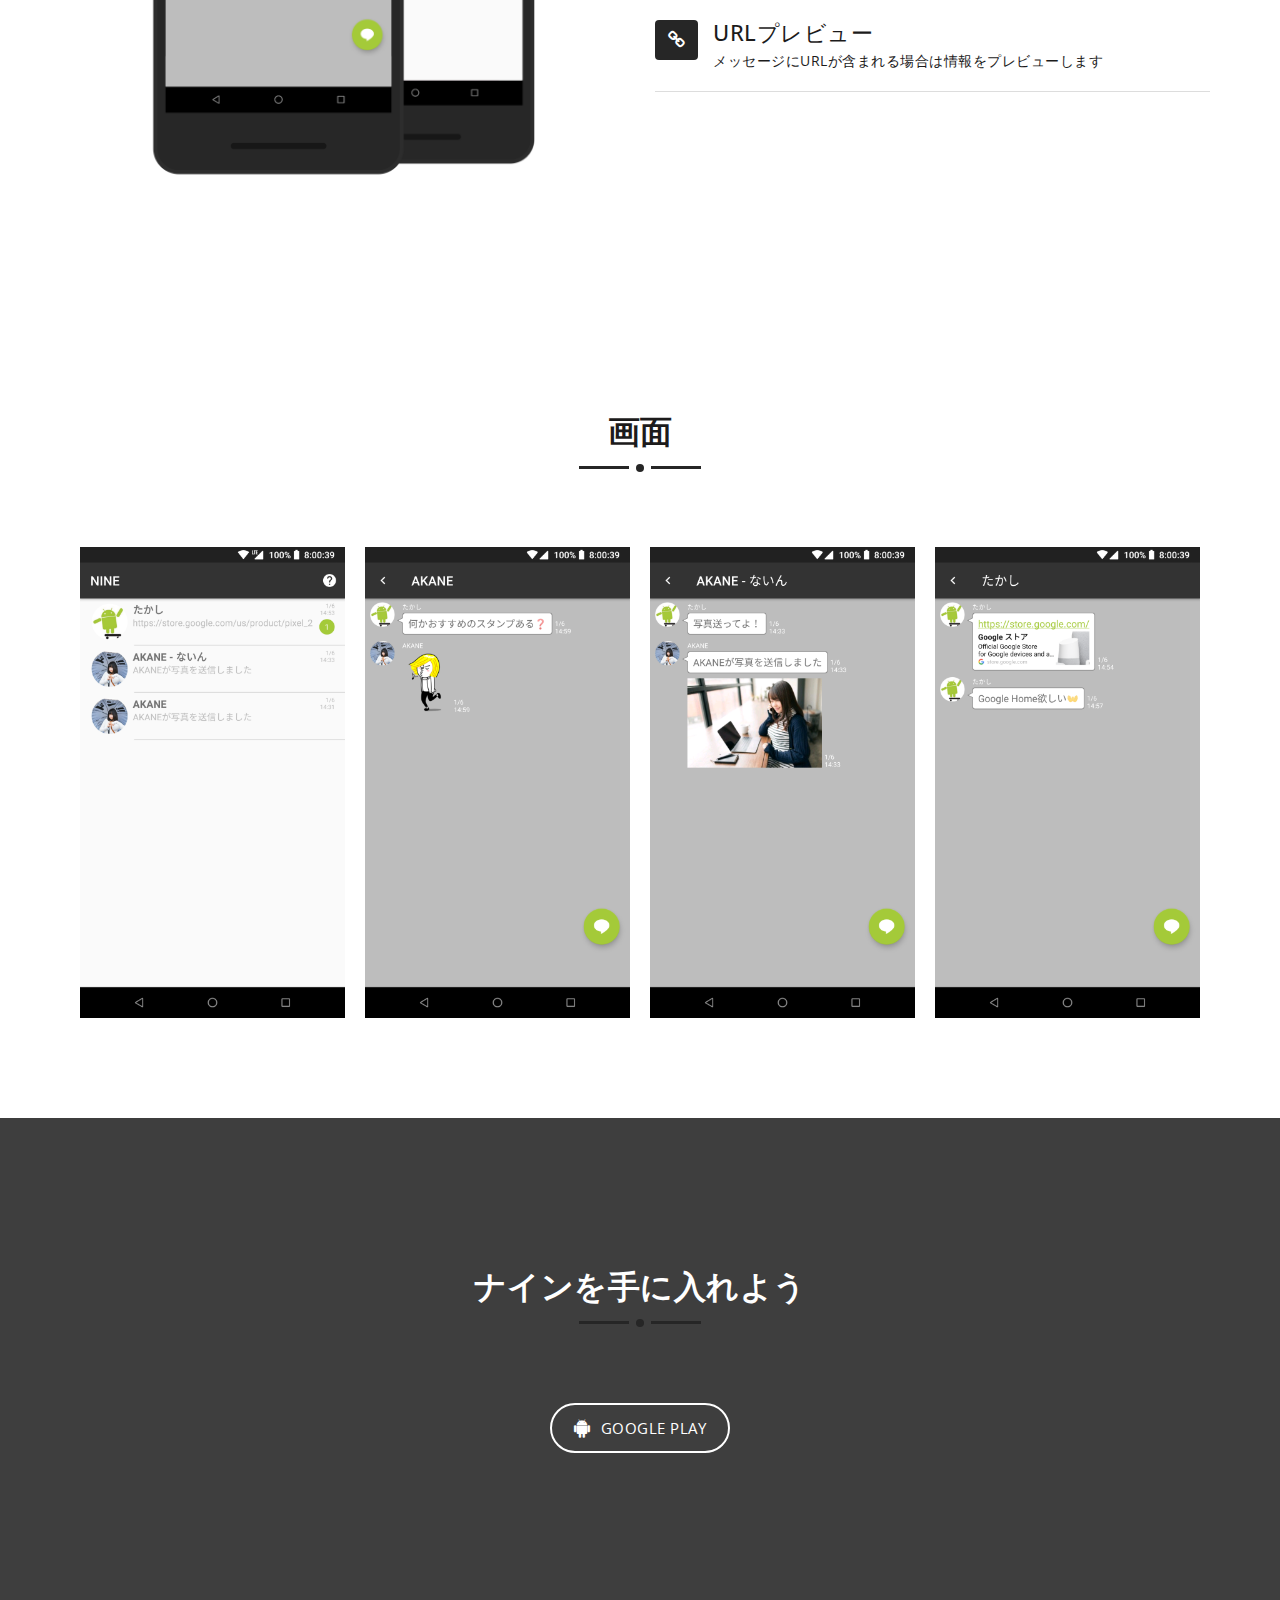
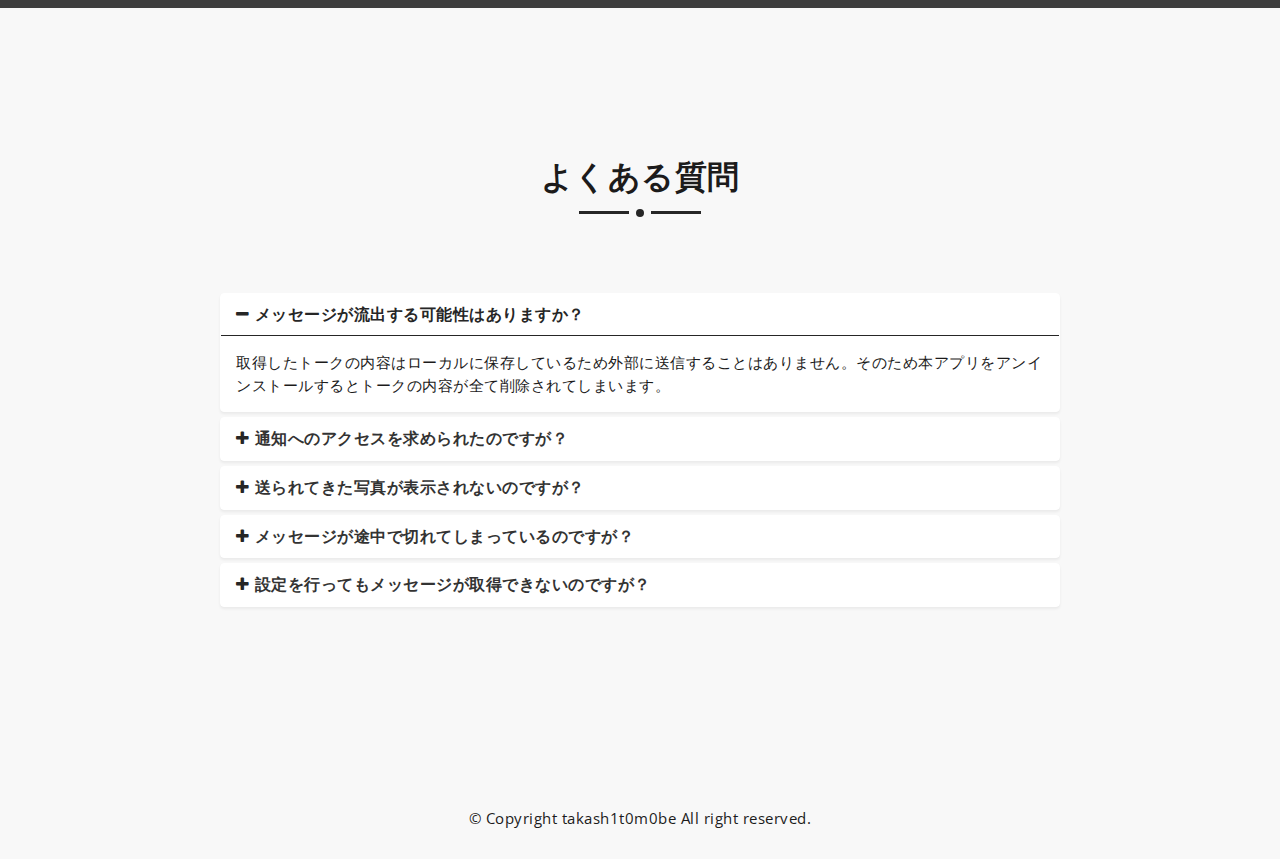
==== commit 3bb8ffcd: "fix" ====
--- a/nine/index.html
+++ b/nine/index.html
@@ -1,11 +1,19 @@
 <!DOCTYPE html>
 <html lang="en">
-  <head>
+  <head prefix="og: http://ogp.me/ns# fb: http://ogp.me/ns/fb# article: http://ogp.me/ns/article#">
+
+    <meta property="og:title" content="ナイン 既読回避アプリ" />
+    <meta property="og:type" content="website" />
+    <meta property="og:url" content="https://takash1t0m0be.github.io/nine/" />
+    <meta property="og:image" content="https://takash1t0m0be.github.io/nine/assets/images/nine-image.png" />
+    <meta property="og:site_name" content="ナイン 既読回避アプリ" />
+    <meta property="og:description" content="LINEのメッセージを既読をつけずに読むアプリです！" />  
+
     <meta charset="utf-8">
     <meta http-equiv="X-UA-Compatible" content="IE=edge">
     <meta name="viewport" content="width=device-width, initial-scale=1">
     <!-- The above 3 meta tags *must* come first in the head; any other head content must come *after* these tags -->
-    <title>NINE 既読回避アプリ</title>
+    <title>ナイン 既読回避アプリ</title>
     <!-- Favicon -->
     <link rel="shortcut icon" type="image/icon" href="assets/images/favicon.ico"/>
     <!-- Font Awesome -->
@@ -48,7 +56,7 @@
 					<!-- Start Logo -->
 					<div class="mu-logo-area">
 						<!-- text based logo -->
-						<a class="mu-logo" href="#">NINE</a>
+						<a class="mu-logo" href="#">ナイン</a>
 						<!-- image based logo -->
 						<!-- <a class="mu-logo" href="#"><img src="assets/images/logo.png" alt="logo img"></a> -->
 					</div>
@@ -61,12 +69,12 @@
 						</div>
 
 						<div class="mu-header-featured-content">
-							<h1><span>NINE 既読回避アプリ</span></h1>
-							<p>黒いLINE？ちがいますNINEです！<br>LINEのメッセージを既読をつけずに読むアプリです<br>既読つかナインです</p>
+							<h1><span>ナイン 既読回避アプリ</span></h1>
+							<p>LINEのメッセージを既読をつけずに読むアプリです<br>既読つかナインです</p>
 
 							<div class="mu-app-download-area">
 								<h4>アプリをダウンロード</h4>
-								<a class="mu-google-btn" href="https://play.google.com/store/apps/details?id=com.takash1t0m0be.unread"><i class="fa fa-android"></i><span>google play</span></a>
+								<a class="mu-google-btn" href="https://play.google.com/store/apps/details?id=com.takash1t0m0be.nine"><i class="fa fa-android"></i><span>google play</span></a>
 								<!-- <a class="mu-windows-btn" href="#"><i class="fa fa-windows"></i><span>windows store</span></a> -->
 							</div>
 
@@ -89,11 +97,11 @@
 			<a class="mu-menu-close-btn" href="#"><span class="mu-line"></span></a>
 			<nav class="mu-menu" role="navigation">
 				<ul>
-					<li><a href="#mu-header">NINE</a></li>
-					<li><a href="#mu-feature">NINEの特徴</a></li>
+					<li><a href="#mu-header">ナイン</a></li>
+					<li><a href="#mu-feature">ナインの特徴</a></li>
 <!--					<li><a href="#mu-video">Promo Video</a></li>-->
 					<li><a href="#mu-apps-screenshot">画面</a></li>
-					<li><a href="#mu-download">NINEを手に入れよう</a></li>
+					<li><a href="#mu-download">ナインを手に入れよう</a></li>
 					<li><a href="#mu-faq">よくある質問</a></li>
 <!--					<li><a href="#mu-contact">Get In Touch</a></li>-->
 				</ul>
@@ -116,7 +124,7 @@
 						<div class="mu-feature-area">
 
 							<div class="mu-title-area">
-								<h2 class="mu-title">NINEの特徴</h2>
+								<h2 class="mu-title">ナインの特徴</h2>
 								<span class="mu-title-dot"></span>
 								<p>LINEのような使い勝手で、メッセージはもちろん、写真やスタンプの確認もできます</p>
 							</div>
@@ -141,7 +149,7 @@
 						                        </div>
 						                        <div class="media-body">
 							                        <h3 class="media-heading">既読回避</h3>
-							                        <p>NINEで確認すればLINEで既読がつくことはありません</p>
+							                        <p>ナインで確認すればLINEで既読がつくことはありません</p>
 						                        </div>
 						                    </div>
 						                    <!-- End single feature item -->
@@ -270,14 +278,14 @@
 						<div class="mu-download-area">
 
 							<div class="mu-title-area">
-								<h2 class="mu-title">NINEを手に入れよう</h2>
+								<h2 class="mu-title">ナインを手に入れよう</h2>
 								<span class="mu-title-dot"></span>
 <!--								<p>Lorem ipsum dolor sit amet, consectetur adipisicing elit. Blanditiis unde, ut sapiente et voluptatum facilis consectetur incidunt provident asperiores at necessitatibus nulla sequi voluptas libero quasi explicabo veritatis minima porro.</p>-->
 							</div>
 
 
 							<div class="mu-download-content">
-								<a class="mu-google-btn" href="https://play.google.com/store/apps/details?id=com.takash1t0m0be.unread"><i class="fa fa-android"></i><span>google play</span></a>
+								<a class="mu-google-btn" href="https://play.google.com/store/apps/details?id=com.takash1t0m0be.nine"><i class="fa fa-android"></i><span>google play</span></a>
 							</div>
 
 
